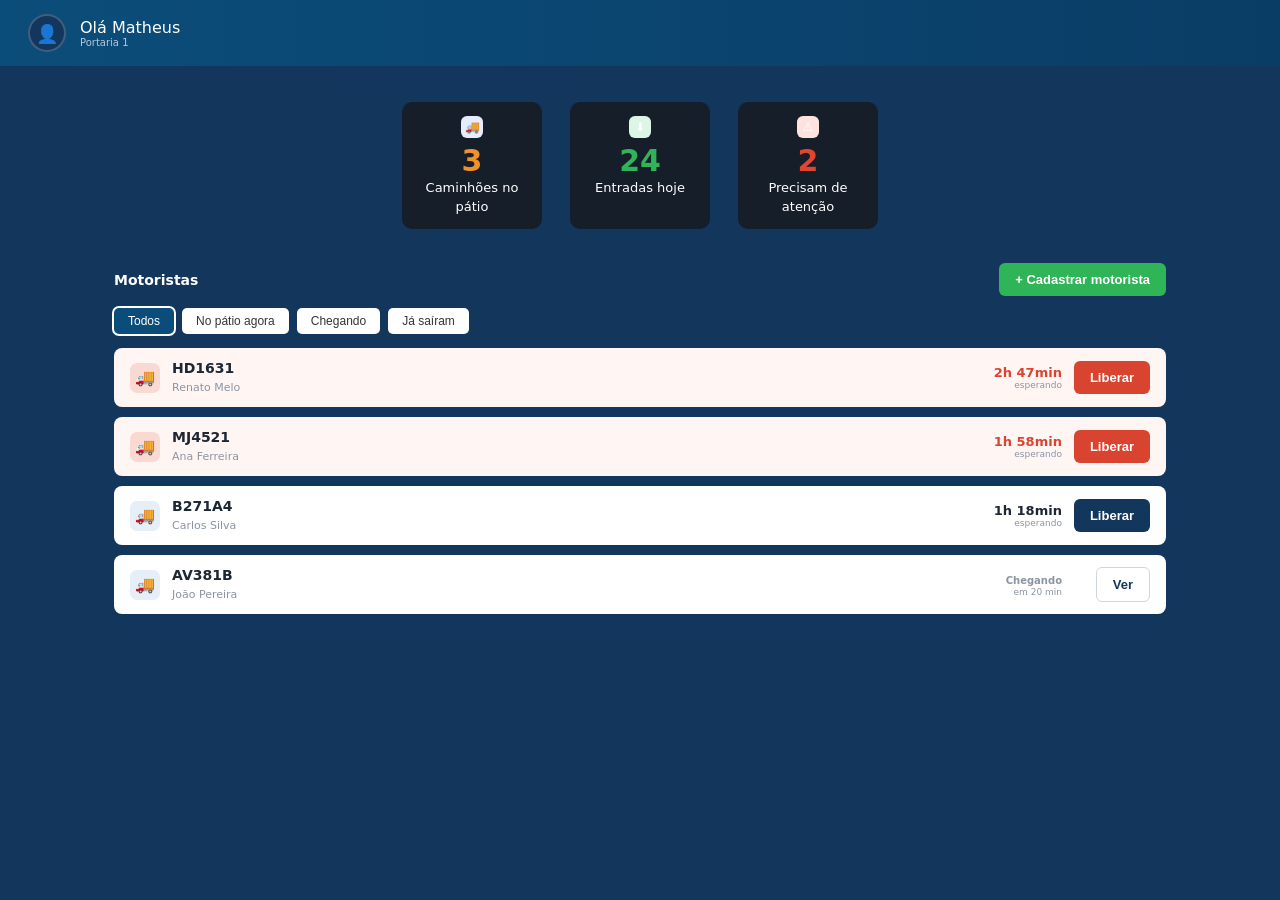
==== portaria/index.html @ 91a6deb7 "subindo a tela da portaria rapido pra termina na FACULL terminando na facul eu ja entrego peo leleo" ====
<!DOCTYPE html>
<html lang="pt-BR">
<head>
<meta charset="UTF-8">
<meta name="viewport" content="width=device-width, initial-scale=1">
<title>Portaria 1</title>
<link rel="stylesheet" href="css/base.css">
<link rel="stylesheet" href="css/dashboard.css">
<link rel="stylesheet" href="css/cadastro.css">
</head>
<body>

<header>
  <div class="avatar">👤</div>
  <div><strong>Olá Matheus</strong><small>Portaria 1</small></div>
  <div class="search hidden" id="search"><input type="text" id="busca" placeholder="Pesquisar cargas e motoristas..."></div>
</header>

<!-- TELA 1: DASHBOARD -->
<main id="viewDash">
  <section class="stats">
    <div class="stat"><div class="ic" style="background:#e3edff">🚚</div><b id="nPatio" style="color:var(--orange)">0</b><span>Caminhões no pátio</span></div>
    <div class="stat"><div class="ic" style="background:#dcf5e5">⬇</div><b id="nHoje" style="color:var(--green)">0</b><span>Entradas hoje</span></div>
    <div class="stat"><div class="ic" style="background:#fde2dd">⚠</div><b id="nAtencao" style="color:#e0452f">0</b><span>Precisam de atenção</span></div>
  </section>

  <div class="top">
    <h2>Motoristas</h2>
    <button class="btn btn-primary" id="btnCadastrar">+ Cadastrar motorista</button>
  </div>
  <div class="tabs" id="tabs">
    <button class="tab active" data-f="todos">Todos</button>
    <button class="tab" data-f="patio">No pátio agora</button>
    <button class="tab" data-f="chegando">Chegando</button>
    <button class="tab" data-f="saiu">Já saíram</button>
  </div>
  <div id="lista"></div>
</main>

<!-- TELA 2: CADASTRO -->
<main id="viewCadastro" class="hidden">
  <button class="back" id="btnVoltar">← Voltar ao painel</button>
  <div class="layout">
    <div>
      <div class="panel">
        <h3>👤 Dados do motorista</h3>
        <div class="grid">
          <div><label>Nome completo <i>*</i></label><input type="text" id="nome" placeholder="Ex.: Carlos Silva Santos"></div>
          <div><label>CPF <i>*</i></label><input type="text" id="cpf" maxlength="14" placeholder="000.000.000-00"></div>
          <div><label>CNH <i>*</i></label><input type="text" id="cnh" maxlength="11" placeholder="11 dígitos"></div>
          <div><label>Categoria</label>
            <select id="cat"><option>A</option><option>B</option><option>C</option><option>D</option><option selected>E</option></select></div>
          <div><label>Placa <i>*</i></label><input type="text" id="placa" maxlength="7" placeholder="ABC1D23"></div>
        </div>
      </div>
      <div class="panel">
        <h3>✓ Checklist de segurança</h3>
        <label class="check"><input type="checkbox" class="ck"><span class="box"></span><span><b>EPIs conferidos</b><small>Capacete, colete e botas de segurança</small></span></label>
        <label class="check"><input type="checkbox" class="ck"><span class="box"></span><span><b>Lacre da carga verificado</b><small>Número confere com a nota fiscal</small></span></label>
        <label class="check"><input type="checkbox" class="ck"><span class="box"></span><span><b>Vistoria do veículo realizada</b><small>Pneus, luzes e fitas inspecionados</small></span></label>
      </div>
    </div>
    <aside>
      <div class="panel sum">
        <h3>Resumo da carga</h3>
        <div class="l">Placa <b id="sPlaca">—</b></div>
        <div class="l">Doca <b>—</b></div>
        <div class="l">Tipo <b>—</b></div>
        <hr>
        <div class="l">Chegada <b id="sCheg">—</b></div>
        <div class="l">Liberação prevista <b id="sPrev">—</b></div>
      </div>
      <div class="panel sum">
        <button class="btn" id="btnLiberar" disabled>Liberar motorista</button>
        <p id="hint">Conclua o checklist para liberar a saída</p>
      </div>
    </aside>
  </div>
</main>

<!-- A ordem importa: scripts compartilham variáveis globais -->
<script src="js/state.js"></script>
<script src="js/dashboard.js"></script>
<script src="js/cadastro.js"></script>
<script src="js/main.js"></script>
</body>
</html>
---- portaria/css/base.css ----
/* Reset, variáveis, header e componentes comuns */
*{box-sizing:border-box;margin:0;padding:0}
:root{--bg:#12365c;--dark:#161e29;--navy:#12365c;--red:#d94430;--green:#2fb458;--orange:#f0922b;--muted:#8a94a3;--line:#e8ecf1}
body{font-family:Roboto,system-ui,Arial,sans-serif;background:var(--bg);color:#1c2733;min-height:100vh}
main{max-width:1100px;margin:0 auto;padding:36px 24px}
.hidden{display:none!important}

header{background:linear-gradient(90deg,#0b4d7a,#0a3d66);padding:14px 28px;display:flex;align-items:center;gap:14px;color:#fff}
.avatar{width:38px;height:38px;border-radius:50%;background:#12365c;display:grid;place-items:center;border:2px solid #ffffff33;font-size:18px}
header small{display:block;font-size:10px;opacity:.7}
header strong{font-weight:500}
.search{margin:0 auto;width:min(360px,50%)}
.search input{width:100%;border:0;border-radius:20px;padding:10px 16px;background:#dcebf7;font-size:13px;outline:none}

.btn{border:0;border-radius:6px;padding:9px 16px;font-size:13px;font-weight:600;cursor:pointer;transition:.15s}
.btn-primary{background:var(--green);color:#fff}.btn-primary:hover{background:#27a04d}
.btn-red{background:var(--red);color:#fff}
.btn-navy{background:var(--navy);color:#fff}
.btn-out{background:#fff;color:var(--navy);border:1px solid #cfd6df}

@media(max-width:760px){.search{display:none}}
---- portaria/css/dashboard.css ----
/* Tela 1: dashboard do porteiro */
.stats{display:flex;justify-content:center;gap:28px;flex-wrap:wrap;margin-bottom:34px}
.stat{background:var(--dark);color:#fff;border-radius:10px;width:140px;padding:14px;text-align:center}
.stat .ic{width:22px;height:22px;border-radius:6px;margin:0 auto 6px;display:grid;place-items:center;font-size:12px}
.stat b{display:block;font-size:30px;line-height:1.1}
.stat span{font-size:13px}

.top{display:flex;justify-content:space-between;align-items:center;margin-bottom:12px;color:#fff}
.top h2{font-size:14px;font-weight:600}

.tabs{display:flex;gap:8px;margin-bottom:14px;flex-wrap:wrap}
.tab{background:#fff;border:0;border-radius:5px;padding:6px 14px;font-size:12px;cursor:pointer;color:#333}
.tab.active{background:#0b4d7a;color:#fff;outline:2px solid #fff}

.row{background:#fff;border-radius:8px;padding:12px 16px;display:flex;align-items:center;gap:12px;margin-bottom:10px}
.row.alert{background:#fff6f4}
.row .ic{width:30px;height:30px;border-radius:7px;background:#e6eef8;display:grid;place-items:center}
.row.alert .ic{background:#fbd9d3}
.row .info b{display:block;font-size:14px}
.row .info span{font-size:11px;color:var(--muted)}
.row .time{margin-left:auto;text-align:right;font-size:13px;font-weight:700}
.row .time small{display:block;font-size:9px;font-weight:400;color:var(--muted)}
.row.alert .time{color:var(--red)}
.row .act{min-width:76px;text-align:right}
.empty{color:#cfe0f0;text-align:center;padding:30px;font-size:13px}
---- portaria/css/cadastro.css ----
/* Tela 2: cadastro do motorista */
.back{background:none;border:0;color:#cfe0f0;cursor:pointer;font-size:13px;margin-bottom:12px}
.layout{display:grid;grid-template-columns:1fr 200px;gap:16px;align-items:start}
.panel{background:#fff;border-radius:8px;padding:16px 18px;margin-bottom:14px}
.panel h3{font-size:10px;letter-spacing:.4px;text-transform:uppercase;color:#0b4d7a;margin-bottom:12px}
.grid{display:grid;grid-template-columns:1fr 1fr;gap:12px}

label{font-size:10px;color:#555;display:block;margin-bottom:4px}
label i{color:var(--red);font-style:normal}
input[type=text],select{width:100%;padding:9px 10px;font-size:12px;background:#f3f5f8;border:1px solid var(--line);border-radius:6px;outline:none}
input:focus,select:focus{border-color:#0b4d7a}
input.err{border-color:var(--red)}

.check{display:flex;gap:10px;padding:10px 0;border-bottom:1px solid var(--line);cursor:pointer}
.check:last-child{border:0}
.check input{display:none}
.box{width:15px;height:15px;border:1px solid #bbb;border-radius:3px;flex:none;margin-top:1px;display:grid;place-items:center;color:#fff;font-size:10px}
.check input:checked+.box{background:var(--green);border-color:var(--green)}
.check input:checked+.box::after{content:"✓"}
.check b{display:block;font-size:11px}
.check small{font-size:9px;color:var(--muted)}

.sum h3{color:#444}
.sum .l{display:flex;justify-content:space-between;font-size:10px;padding:4px 0;color:var(--muted)}
.sum .l b{color:#111}
.sum hr{border:0;border-top:1px solid var(--line);margin:6px 0}
.sum .btn{width:100%;background:#cfd5dd;color:#fff;cursor:not-allowed}
.sum .btn.on{background:var(--green);cursor:pointer}
.sum p{font-size:9px;color:var(--muted);text-align:center;margin-top:6px}

@media(max-width:760px){.layout,.grid{grid-template-columns:1fr}}
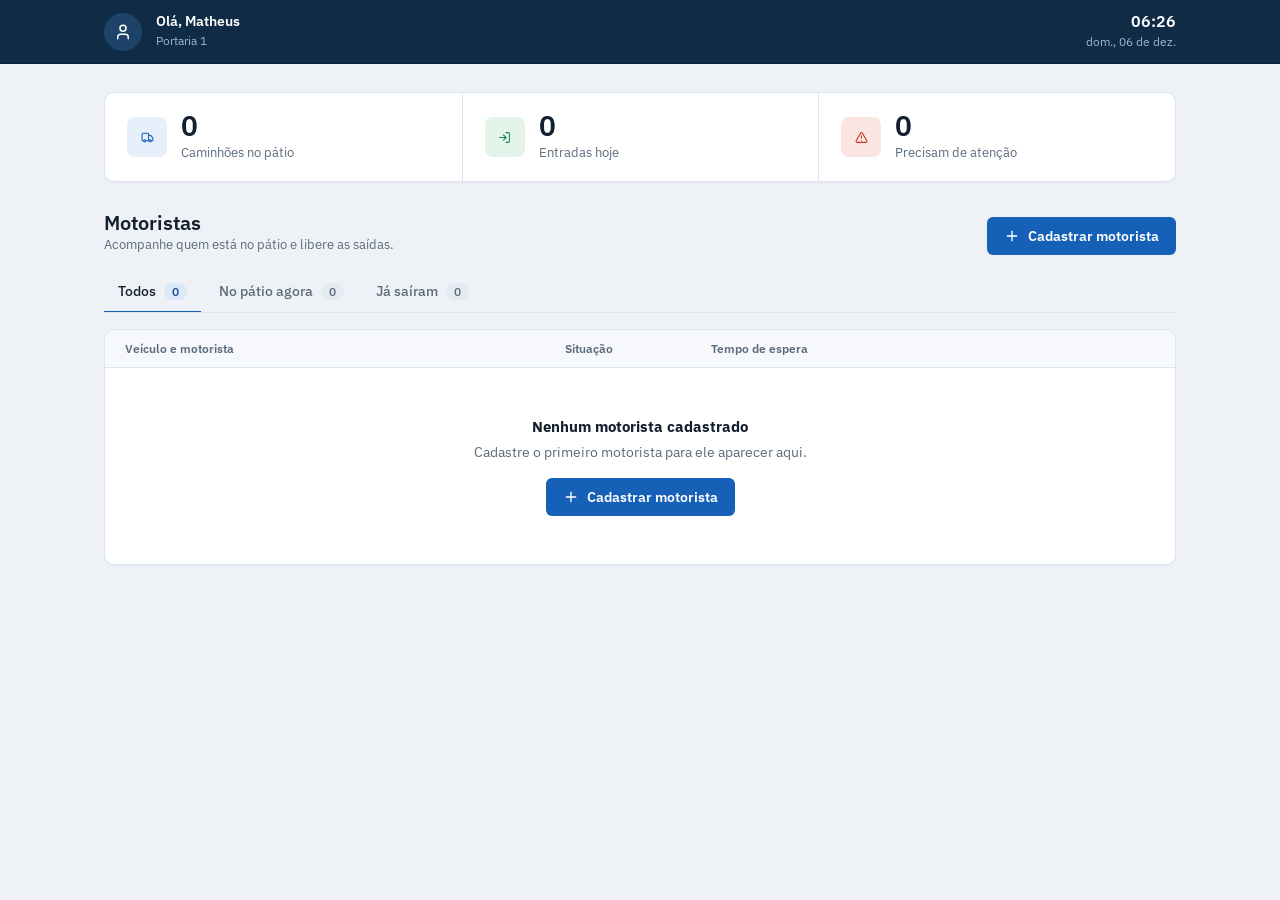
==== commit 8418a1b8: "Portaria certo só termina" ====
--- a/portaria/index.html
+++ b/portaria/index.html
@@ -4,84 +4,162 @@
 <meta charset="UTF-8">
 <meta name="viewport" content="width=device-width, initial-scale=1">
 <title>Portaria 1</title>
+<link rel="preconnect" href="https://fonts.googleapis.com">
+<link rel="preconnect" href="https://fonts.gstatic.com" crossorigin>
+<link href="https://fonts.googleapis.com/css2?family=IBM+Plex+Sans:wght@400;500;600&display=swap" rel="stylesheet">
 <link rel="stylesheet" href="css/base.css">
-<link rel="stylesheet" href="css/dashboard.css">
+<link rel="stylesheet" href="css/painel.css">
 <link rel="stylesheet" href="css/cadastro.css">
 </head>
 <body>
 
-<header>
-  <div class="avatar">👤</div>
-  <div><strong>Olá Matheus</strong><small>Portaria 1</small></div>
-  <div class="search hidden" id="search"><input type="text" id="busca" placeholder="Pesquisar cargas e motoristas..."></div>
+<!-- Ícones (sprite SVG) -->
+<svg width="0" height="0" style="position:absolute" aria-hidden="true">
+  <symbol id="i-caminhao" viewBox="0 0 24 24"><path d="M14 18V6a2 2 0 0 0-2-2H4a2 2 0 0 0-2 2v11a1 1 0 0 0 1 1h2"/><path d="M15 18H9"/><path d="M19 18h2a1 1 0 0 0 1-1v-3.65a1 1 0 0 0-.22-.62l-3.48-4.35A1 1 0 0 0 17.52 8H14"/><circle cx="17" cy="18" r="2"/><circle cx="7" cy="18" r="2"/></symbol>
+  <symbol id="i-usuario" viewBox="0 0 24 24"><path d="M19 21v-2a4 4 0 0 0-4-4H9a4 4 0 0 0-4 4v2"/><circle cx="12" cy="7" r="4"/></symbol>
+  <symbol id="i-busca" viewBox="0 0 24 24"><circle cx="11" cy="11" r="8"/><path d="m21 21-4.3-4.3"/></symbol>
+  <symbol id="i-alerta" viewBox="0 0 24 24"><path d="m21.73 18-8-14a2 2 0 0 0-3.48 0l-8 14A2 2 0 0 0 4 21h16a2 2 0 0 0 1.73-3"/><path d="M12 9v4"/><path d="M12 17h.01"/></symbol>
+  <symbol id="i-entrada" viewBox="0 0 24 24"><path d="M15 3h4a2 2 0 0 1 2 2v14a2 2 0 0 1-2 2h-4"/><path d="m10 17 5-5-5-5"/><path d="M15 12H3"/></symbol>
+  <symbol id="i-mais" viewBox="0 0 24 24"><path d="M5 12h14"/><path d="M12 5v14"/></symbol>
+  <symbol id="i-prancheta" viewBox="0 0 24 24"><rect width="8" height="4" x="8" y="2" rx="1"/><path d="M16 4h2a2 2 0 0 1 2 2v14a2 2 0 0 1-2 2H6a2 2 0 0 1-2-2V6a2 2 0 0 1 2-2h2"/><path d="m9 14 2 2 4-4"/></symbol>
+  <symbol id="i-voltar" viewBox="0 0 24 24"><path d="m12 19-7-7 7-7"/><path d="M19 12H5"/></symbol>
+</svg>
+
+<header class="cabecalho">
+  <div class="barra-topo">
+    <div class="avatar"><svg class="icone"><use href="#i-usuario"/></svg></div>
+    <div class="identidade"><strong>Olá, Matheus</strong><span>Portaria 1</span></div>
+    <div class="busca escondido" id="areaBusca">
+      <svg class="icone"><use href="#i-busca"/></svg>
+      <input type="text" id="busca" placeholder="Pesquisar por placa ou motorista" aria-label="Pesquisar por placa ou motorista">
+    </div>
+    <div class="relogio"><strong id="relogioHora">--:--</strong><span id="relogioData"></span></div>
+  </div>
 </header>
 
-<!-- TELA 1: DASHBOARD -->
-<main id="viewDash">
-  <section class="stats">
-    <div class="stat"><div class="ic" style="background:#e3edff">🚚</div><b id="nPatio" style="color:var(--orange)">0</b><span>Caminhões no pátio</span></div>
-    <div class="stat"><div class="ic" style="background:#dcf5e5">⬇</div><b id="nHoje" style="color:var(--green)">0</b><span>Entradas hoje</span></div>
-    <div class="stat"><div class="ic" style="background:#fde2dd">⚠</div><b id="nAtencao" style="color:#e0452f">0</b><span>Precisam de atenção</span></div>
+<!-- TELA 1: PAINEL -->
+<main id="telaPainel">
+  <section class="resumo" aria-label="Resumo do pátio">
+    <div class="indicador">
+      <span class="icone-caixa azul"><svg class="icone"><use href="#i-caminhao"/></svg></span>
+      <div><b id="qtdPatio">0</b><span>Caminhões no pátio</span></div>
+    </div>
+    <div class="indicador">
+      <span class="icone-caixa verde"><svg class="icone"><use href="#i-entrada"/></svg></span>
+      <div><b id="qtdHoje">0</b><span>Entradas hoje</span></div>
+    </div>
+    <div class="indicador" id="indicadorAtencao">
+      <span class="icone-caixa vermelho"><svg class="icone"><use href="#i-alerta"/></svg></span>
+      <div><b id="qtdAtencao">0</b><span>Precisam de atenção</span></div>
+    </div>
   </section>
 
-  <div class="top">
-    <h2>Motoristas</h2>
-    <button class="btn btn-primary" id="btnCadastrar">+ Cadastrar motorista</button>
+  <div class="cabecalho-pagina">
+    <div>
+      <h1>Motoristas</h1>
+      <p>Acompanhe quem está no pátio e libere as saídas.</p>
+    </div>
+    <button class="botao botao-primario" id="btnCadastrar">
+      <svg class="icone"><use href="#i-mais"/></svg>Cadastrar motorista
+    </button>
   </div>
-  <div class="tabs" id="tabs">
-    <button class="tab active" data-f="todos">Todos</button>
-    <button class="tab" data-f="patio">No pátio agora</button>
-    <button class="tab" data-f="chegando">Chegando</button>
-    <button class="tab" data-f="saiu">Já saíram</button>
+
+  <div class="abas" id="abas" role="tablist">
+    <button class="aba ativa" data-filtro="todos" role="tab">Todos<span class="contagem" id="contTodos">0</span></button>
+    <button class="aba" data-filtro="patio" role="tab">No pátio agora<span class="contagem" id="contPatio">0</span></button>
+    <button class="aba" data-filtro="saiu" role="tab">Já saíram<span class="contagem" id="contSaiu">0</span></button>
   </div>
-  <div id="lista"></div>
+
+  <div class="fila">
+    <div class="fila-cab"><span>Veículo e motorista</span><span>Situação</span><span>Tempo de espera</span><span></span></div>
+    <div id="listaMotoristas"></div>
+  </div>
 </main>
 
 <!-- TELA 2: CADASTRO -->
-<main id="viewCadastro" class="hidden">
-  <button class="back" id="btnVoltar">← Voltar ao painel</button>
+<main id="telaCadastro" class="escondido">
+  <div class="cabecalho-pagina">
+    <div>
+      <h1>Cadastrar motorista</h1>
+      <p>Preencha os dados e conclua o checklist para liberar a entrada.</p>
+    </div>
+    <button class="botao botao-contorno" id="btnVoltar">
+      <svg class="icone"><use href="#i-voltar"/></svg>Voltar ao painel
+    </button>
+  </div>
+
   <div class="layout">
     <div>
-      <div class="panel">
-        <h3>👤 Dados do motorista</h3>
-        <div class="grid">
-          <div><label>Nome completo <i>*</i></label><input type="text" id="nome" placeholder="Ex.: Carlos Silva Santos"></div>
-          <div><label>CPF <i>*</i></label><input type="text" id="cpf" maxlength="14" placeholder="000.000.000-00"></div>
-          <div><label>CNH <i>*</i></label><input type="text" id="cnh" maxlength="11" placeholder="11 dígitos"></div>
-          <div><label>Categoria</label>
-            <select id="cat"><option>A</option><option>B</option><option>C</option><option>D</option><option selected>E</option></select></div>
-          <div><label>Placa <i>*</i></label><input type="text" id="placa" maxlength="7" placeholder="ABC1D23"></div>
+      <section class="painel">
+        <div class="painel-cab"><svg class="icone"><use href="#i-usuario"/></svg>Dados do motorista</div>
+        <div class="painel-corpo grade">
+          <div class="campo" id="campo-nome">
+            <label for="nome">Nome completo <i>*</i></label>
+            <input type="text" id="nome" autocomplete="off" placeholder="Ex.: Carlos Silva Santos">
+            <span class="erro" id="erro-nome"></span>
+          </div>
+          <div class="campo" id="campo-cpf">
+            <label for="cpf">CPF <i>*</i></label>
+            <input type="text" id="cpf" inputmode="numeric" maxlength="14" placeholder="000.000.000-00">
+            <span class="erro" id="erro-cpf"></span>
+          </div>
+          <div class="campo" id="campo-cnh">
+            <label for="cnh">CNH <i>*</i></label>
+            <input type="text" id="cnh" inputmode="numeric" maxlength="11" placeholder="11 dígitos">
+            <span class="erro" id="erro-cnh"></span>
+          </div>
+          <div class="campo">
+            <label for="categoria">Categoria</label>
+            <select id="categoria"><option>A</option><option>B</option><option>C</option><option>D</option><option selected>E</option></select>
+          </div>
+          <div class="campo" id="campo-placa">
+            <label for="placa">Placa do veículo <i>*</i></label>
+            <input type="text" id="placa" autocomplete="off" maxlength="7" placeholder="ABC1D23">
+            <span class="erro" id="erro-placa"></span>
+          </div>
         </div>
-      </div>
-      <div class="panel">
-        <h3>✓ Checklist de segurança</h3>
-        <label class="check"><input type="checkbox" class="ck"><span class="box"></span><span><b>EPIs conferidos</b><small>Capacete, colete e botas de segurança</small></span></label>
-        <label class="check"><input type="checkbox" class="ck"><span class="box"></span><span><b>Lacre da carga verificado</b><small>Número confere com a nota fiscal</small></span></label>
-        <label class="check"><input type="checkbox" class="ck"><span class="box"></span><span><b>Vistoria do veículo realizada</b><small>Pneus, luzes e fitas inspecionados</small></span></label>
-      </div>
+      </section>
+
+      <section class="painel">
+        <div class="painel-cab"><svg class="icone"><use href="#i-prancheta"/></svg>Checklist de segurança<span class="contador" id="contChecklist">0 de 3</span></div>
+        <div class="painel-corpo sem-padding">
+          <label class="item-checklist"><input type="checkbox" class="marcador"><span class="caixa"></span><span><b>EPIs conferidos</b><small>Capacete, colete e botas de segurança</small></span></label>
+          <label class="item-checklist"><input type="checkbox" class="marcador"><span class="caixa"></span><span><b>Lacre da carga verificado</b><small>Número confere com a nota fiscal</small></span></label>
+          <label class="item-checklist"><input type="checkbox" class="marcador"><span class="caixa"></span><span><b>Vistoria do veículo realizada</b><small>Pneus, luzes e fitas inspecionados</small></span></label>
+        </div>
+      </section>
     </div>
-    <aside>
-      <div class="panel sum">
-        <h3>Resumo da carga</h3>
-        <div class="l">Placa <b id="sPlaca">—</b></div>
-        <div class="l">Doca <b>—</b></div>
-        <div class="l">Tipo <b>—</b></div>
-        <hr>
-        <div class="l">Chegada <b id="sCheg">—</b></div>
-        <div class="l">Liberação prevista <b id="sPrev">—</b></div>
-      </div>
-      <div class="panel sum">
-        <button class="btn" id="btnLiberar" disabled>Liberar motorista</button>
-        <p id="hint">Conclua o checklist para liberar a saída</p>
-      </div>
+
+    <aside class="lateral">
+      <section class="painel">
+        <div class="painel-cab">Resumo da entrada</div>
+        <dl class="resumo-lista">
+          <div><dt>Placa</dt><dd id="resPlaca">—</dd></div>
+          <div><dt>Motorista</dt><dd id="resNome">—</dd></div>
+          <div><dt>Categoria</dt><dd id="resCategoria">E</dd></div>
+          <div><dt>Chegada</dt><dd id="resChegada">—</dd></div>
+        </dl>
+      </section>
+      <section class="painel painel-acao">
+        <button class="botao botao-ok botao-bloco" id="btnLiberar" disabled>Liberar motorista</button>
+        <p id="dicaLiberar">Conclua o checklist para liberar a entrada</p>
+      </section>
     </aside>
   </div>
 </main>
 
-<!-- A ordem importa: scripts compartilham variáveis globais -->
-<script src="js/state.js"></script>
-<script src="js/dashboard.js"></script>
+<dialog id="dialogoDetalhes">
+  <h2 id="detalhesTitulo"></h2>
+  <dl class="resumo-lista" id="detalhesLista"></dl>
+  <form method="dialog"><button class="botao botao-contorno">Fechar</button></form>
+</dialog>
+
+<div class="aviso" id="aviso" role="status" aria-live="polite"></div>
+
+<!-- A ordem importa: os scripts compartilham variáveis globais -->
+<script src="js/estado.js"></script>
+<script src="js/painel.js"></script>
 <script src="js/cadastro.js"></script>
-<script src="js/main.js"></script>
+<script src="js/principal.js"></script>
 </body>
 </html>
--- a/portaria/css/base.css
+++ b/portaria/css/base.css
@@ -1,21 +1,53 @@
-/* Reset, variáveis, header e componentes comuns */
+/* Base: variáveis, tipografia, cabeçalho, botões e aviso */
+:root{
+  --marinho:#0f2b46; --tinta:#14202e; --suave:#5b6b7c; --linha:#dde4ec; --fundo:#eef2f6;
+  --azul:#1760b8; --azul-escuro:#114a91; --vermelho:#c8321f; --vermelho-fundo:#fdf1ef;
+  --ambar:#d99a1e; --verde:#198754;
+  --sombra:0 1px 2px rgba(15,43,70,.06);
+  --foco:0 0 0 3px rgba(23,96,184,.28);
+}
 *{box-sizing:border-box;margin:0;padding:0}
-:root{--bg:#12365c;--dark:#161e29;--navy:#12365c;--red:#d94430;--green:#2fb458;--orange:#f0922b;--muted:#8a94a3;--line:#e8ecf1}
-body{font-family:Roboto,system-ui,Arial,sans-serif;background:var(--bg);color:#1c2733;min-height:100vh}
-main{max-width:1100px;margin:0 auto;padding:36px 24px}
-.hidden{display:none!important}
+body{font:14px/1.45 "IBM Plex Sans",system-ui,-apple-system,"Segoe UI",Roboto,sans-serif;background:var(--fundo);color:var(--tinta);min-height:100vh;font-variant-numeric:tabular-nums}
+main{max-width:1120px;margin:0 auto;padding:28px 24px 56px}
+h1{font-size:20px;font-weight:600;line-height:1.3}
+.escondido{display:none!important}
+:focus-visible{outline:none;box-shadow:var(--foco)}
+.icone{width:1em;height:1em;flex:none;stroke:currentColor;fill:none;stroke-width:2;stroke-linecap:round;stroke-linejoin:round}
 
-header{background:linear-gradient(90deg,#0b4d7a,#0a3d66);padding:14px 28px;display:flex;align-items:center;gap:14px;color:#fff}
-.avatar{width:38px;height:38px;border-radius:50%;background:#12365c;display:grid;place-items:center;border:2px solid #ffffff33;font-size:18px}
-header small{display:block;font-size:10px;opacity:.7}
-header strong{font-weight:500}
-.search{margin:0 auto;width:min(360px,50%)}
-.search input{width:100%;border:0;border-radius:20px;padding:10px 16px;background:#dcebf7;font-size:13px;outline:none}
+/* Cabeçalho */
+.cabecalho{background:var(--marinho);color:#fff;border-bottom:1px solid #0a2036}
+.barra-topo{max-width:1120px;margin:0 auto;padding:12px 24px;display:flex;align-items:center;gap:14px}
+.avatar{width:38px;height:38px;border-radius:50%;background:#1d4468;display:grid;place-items:center;font-size:18px}
+.identidade strong{display:block;font-weight:600;line-height:1.2}
+.identidade span{font-size:12px;color:#9fb6cc}
+.busca{flex:1;max-width:420px;margin:0 auto;position:relative}
+.busca .icone{position:absolute;left:12px;top:50%;transform:translateY(-50%);color:#6b7f93}
+.busca input{width:100%;height:38px;padding:0 14px 0 36px;border:0;border-radius:6px;background:#fff;font:inherit;color:var(--tinta)}
+.relogio{margin-left:auto;text-align:right}
+.relogio strong{display:block;font-size:16px;font-weight:600;line-height:1.2}
+.relogio span{font-size:12px;color:#9fb6cc}
 
-.btn{border:0;border-radius:6px;padding:9px 16px;font-size:13px;font-weight:600;cursor:pointer;transition:.15s}
-.btn-primary{background:var(--green);color:#fff}.btn-primary:hover{background:#27a04d}
-.btn-red{background:var(--red);color:#fff}
-.btn-navy{background:var(--navy);color:#fff}
-.btn-out{background:#fff;color:var(--navy);border:1px solid #cfd6df}
+/* Botões */
+.botao{display:inline-flex;align-items:center;justify-content:center;gap:8px;height:38px;padding:0 16px;border:1px solid transparent;border-radius:6px;font:inherit;font-weight:600;cursor:pointer;transition:background .15s,border-color .15s}
+.botao .icone{font-size:16px}
+.botao-primario{background:var(--azul);color:#fff}.botao-primario:hover{background:var(--azul-escuro)}
+.botao-marinho{background:var(--marinho);color:#fff}.botao-marinho:hover{background:#1a3d5f}
+.botao-perigo{background:var(--vermelho);color:#fff}.botao-perigo:hover{background:#a82919}
+.botao-ok{background:var(--verde);color:#fff}.botao-ok:hover{background:#146c43}
+.botao-contorno{background:#fff;color:var(--tinta);border-color:#c5cfdb}.botao-contorno:hover{border-color:#8fa1b5}
+.botao-pequeno{height:32px;padding:0 14px;font-size:13px}
+.botao-bloco{width:100%;height:44px}
+.botao:disabled{background:#d5dde6;color:#7a8a9c;border-color:transparent;cursor:not-allowed}
 
-@media(max-width:760px){.search{display:none}}
+/* Aviso (toast) */
+.aviso{position:fixed;left:50%;bottom:28px;transform:translate(-50%,16px);background:var(--marinho);color:#fff;padding:11px 18px;border-radius:8px;font-weight:500;opacity:0;pointer-events:none;transition:opacity .2s,transform .2s;z-index:10}
+.aviso.visivel{opacity:1;transform:translate(-50%,0)}
+
+/* Janela de detalhes */
+dialog{margin:auto;border:0;border-radius:12px;padding:24px;width:min(380px,92vw);box-shadow:0 20px 50px rgba(15,43,70,.35)}
+dialog::backdrop{background:rgba(15,43,70,.5)}
+dialog h2{font-size:16px;margin-bottom:12px}
+dialog form{margin-top:16px;text-align:right}
+
+@media(max-width:760px){.busca{display:none}main{padding:20px 16px 48px}}
+@media(prefers-reduced-motion:reduce){*{transition:none!important}}
--- a/portaria/css/painel.css
+++ b/portaria/css/painel.css
@@ -0,0 +1,64 @@
+/* Tela 1: painel do porteiro */
+.resumo{display:grid;grid-template-columns:repeat(3,1fr);background:#fff;border:1px solid var(--linha);border-radius:10px;box-shadow:var(--sombra);margin-bottom:28px}
+.indicador{display:flex;align-items:center;gap:14px;padding:18px 22px}
+.indicador+.indicador{border-left:1px solid var(--linha)}
+.indicador b{display:block;font-size:28px;font-weight:600;line-height:1.1}
+.indicador span{font-size:13px;color:var(--suave)}
+.indicador.alerta b{color:var(--vermelho)}
+.icone-caixa{width:40px;height:40px;border-radius:8px;display:grid;place-items:center;font-size:20px}
+.icone-caixa.azul{background:#e6f0fb;color:var(--azul)}
+.icone-caixa.verde{background:#e3f4ea;color:var(--verde)}
+.icone-caixa.vermelho{background:#fbe5e1;color:var(--vermelho)}
+
+.cabecalho-pagina{display:flex;align-items:flex-end;justify-content:space-between;gap:16px;margin-bottom:16px}
+.cabecalho-pagina p{color:var(--suave);font-size:13px}
+
+.abas{display:flex;gap:4px;border-bottom:1px solid var(--linha);margin-bottom:16px;overflow-x:auto}
+.aba{background:none;border:0;border-bottom:2px solid transparent;margin-bottom:-1px;padding:10px 14px;font:inherit;font-weight:500;color:var(--suave);cursor:pointer;white-space:nowrap}
+.aba:hover{color:var(--tinta)}
+.aba.ativa{color:var(--tinta);border-bottom-color:var(--azul)}
+.contagem{margin-left:8px;padding:1px 8px;border-radius:999px;background:#e4eaf1;font-size:12px}
+.aba.ativa .contagem{background:#dbe8f7;color:var(--azul-escuro)}
+
+.fila{background:#fff;border:1px solid var(--linha);border-radius:10px;box-shadow:var(--sombra);overflow:hidden}
+.fila-cab,.fila-linha{display:grid;grid-template-columns:minmax(0,2fr) 130px minmax(0,1.5fr) 110px;align-items:center;gap:16px;padding:0 20px}
+.fila-cab{height:38px;background:#f6f8fb;border-bottom:1px solid var(--linha);font-size:12px;font-weight:600;color:var(--suave)}
+.fila-linha{position:relative;min-height:66px;border-bottom:1px solid var(--linha)}
+.fila-linha:last-child{border-bottom:0}
+.fila-linha.critico{background:var(--vermelho-fundo)}
+.fila-linha.critico::before{content:"";position:absolute;left:0;top:0;bottom:0;width:3px;background:var(--vermelho)}
+
+.veiculo{display:flex;align-items:center;gap:12px;min-width:0;background:none;border:0;font:inherit;color:inherit;text-align:left;cursor:pointer;padding:8px 0}
+.veiculo .icone-caixa{width:36px;height:36px;font-size:18px;background:#eaf1f9;color:var(--azul)}
+.critico .veiculo .icone-caixa{background:#fbdcd7;color:var(--vermelho)}
+.veiculo b{display:block;font-size:15px;font-weight:600;letter-spacing:.04em}
+.veiculo:hover b{color:var(--azul)}
+.veiculo span.nome{display:block;font-size:13px;color:var(--suave);overflow:hidden;text-overflow:ellipsis;white-space:nowrap}
+
+.etiqueta{display:inline-flex;align-items:center;gap:6px;padding:3px 10px;border-radius:999px;font-size:12px;font-weight:600}
+.etiqueta::before{content:"";width:6px;height:6px;border-radius:50%;background:currentColor}
+.etiqueta.patio{background:#e6f0fb;color:#0b4f9c}
+.etiqueta.critico{background:#fbdcd7;color:#a82919}
+.etiqueta.saiu{background:#eef1f4;color:var(--suave)}
+
+.espera strong{display:block;font-size:14px;font-weight:600}
+.espera small{font-size:12px;color:var(--suave)}
+.critico .espera strong{color:var(--vermelho)}
+.trilho{height:4px;max-width:180px;margin-top:6px;border-radius:2px;background:#e4eaf1;overflow:hidden}
+.preenchimento{height:100%;border-radius:2px;background:#7a8da3}
+.preenchimento.medio{background:var(--ambar)}
+.preenchimento.alto{background:var(--vermelho)}
+.acao{text-align:right}
+
+.vazio{padding:48px 24px;text-align:center;color:var(--suave)}
+.vazio b{display:block;color:var(--tinta);font-size:15px;margin-bottom:4px}
+.vazio .botao{margin-top:16px}
+
+@media(max-width:760px){
+  .resumo{grid-template-columns:1fr}
+  .indicador+.indicador{border-left:0;border-top:1px solid var(--linha)}
+  .cabecalho-pagina{flex-direction:column;align-items:stretch}
+  .fila-cab{display:none}
+  .fila-linha{grid-template-columns:1fr auto;gap:8px 12px;padding:14px 16px}
+  .fila-linha .acao{grid-column:2;grid-row:1 / span 3}
+}
--- a/portaria/css/cadastro.css
+++ b/portaria/css/cadastro.css
@@ -1,31 +1,41 @@
 /* Tela 2: cadastro do motorista */
-.back{background:none;border:0;color:#cfe0f0;cursor:pointer;font-size:13px;margin-bottom:12px}
-.layout{display:grid;grid-template-columns:1fr 200px;gap:16px;align-items:start}
-.panel{background:#fff;border-radius:8px;padding:16px 18px;margin-bottom:14px}
-.panel h3{font-size:10px;letter-spacing:.4px;text-transform:uppercase;color:#0b4d7a;margin-bottom:12px}
-.grid{display:grid;grid-template-columns:1fr 1fr;gap:12px}
+.layout{display:grid;grid-template-columns:minmax(0,1fr) 300px;gap:20px;align-items:start}
+.lateral{position:sticky;top:20px}
+.painel{background:#fff;border:1px solid var(--linha);border-radius:10px;box-shadow:var(--sombra);margin-bottom:20px}
+.painel-cab{display:flex;align-items:center;gap:10px;padding:14px 20px;border-bottom:1px solid var(--linha);font-weight:600}
+.painel-cab .icone{font-size:18px;color:var(--azul)}
+.contador{margin-left:auto;font-size:12px;font-weight:500;color:var(--suave)}
+.painel-corpo{padding:20px}
+.painel-corpo.sem-padding{padding:6px 0}
+.grade{display:grid;grid-template-columns:1fr 1fr;gap:18px 20px}
 
-label{font-size:10px;color:#555;display:block;margin-bottom:4px}
-label i{color:var(--red);font-style:normal}
-input[type=text],select{width:100%;padding:9px 10px;font-size:12px;background:#f3f5f8;border:1px solid var(--line);border-radius:6px;outline:none}
-input:focus,select:focus{border-color:#0b4d7a}
-input.err{border-color:var(--red)}
+.campo label{display:block;font-size:13px;font-weight:500;margin-bottom:6px}
+.campo label i{color:var(--vermelho);font-style:normal}
+.campo input,.campo select{width:100%;height:40px;padding:0 12px;font:inherit;color:var(--tinta);background:#fff;border:1px solid #c5cfdb;border-radius:6px}
+.campo input::placeholder{color:#8d9aab}
+.campo input:hover,.campo select:hover{border-color:#9fb0c3}
+.campo input:focus,.campo select:focus{outline:none;border-color:var(--azul);box-shadow:var(--foco)}
+.campo.invalido input{border-color:var(--vermelho)}
+.erro{display:block;margin-top:4px;font-size:12px;color:var(--vermelho)}
+.erro:empty{display:none}
 
-.check{display:flex;gap:10px;padding:10px 0;border-bottom:1px solid var(--line);cursor:pointer}
-.check:last-child{border:0}
-.check input{display:none}
-.box{width:15px;height:15px;border:1px solid #bbb;border-radius:3px;flex:none;margin-top:1px;display:grid;place-items:center;color:#fff;font-size:10px}
-.check input:checked+.box{background:var(--green);border-color:var(--green)}
-.check input:checked+.box::after{content:"✓"}
-.check b{display:block;font-size:11px}
-.check small{font-size:9px;color:var(--muted)}
+.item-checklist{display:flex;gap:12px;padding:14px 20px;border-bottom:1px solid var(--linha);cursor:pointer}
+.item-checklist:last-child{border-bottom:0}
+.item-checklist:hover{background:#f6f8fb}
+.marcador{position:absolute;opacity:0;pointer-events:none}
+.caixa{width:18px;height:18px;margin-top:1px;border:1.5px solid #9fb0c3;border-radius:4px;flex:none;display:grid;place-items:center;color:#fff;font-size:12px;background:#fff}
+.marcador:checked+.caixa{background:var(--verde);border-color:var(--verde)}
+.marcador:checked+.caixa::after{content:"✓"}
+.marcador:focus-visible+.caixa{box-shadow:var(--foco)}
+.item-checklist b{display:block;font-weight:500}
+.item-checklist small{font-size:12px;color:var(--suave)}
 
-.sum h3{color:#444}
-.sum .l{display:flex;justify-content:space-between;font-size:10px;padding:4px 0;color:var(--muted)}
-.sum .l b{color:#111}
-.sum hr{border:0;border-top:1px solid var(--line);margin:6px 0}
-.sum .btn{width:100%;background:#cfd5dd;color:#fff;cursor:not-allowed}
-.sum .btn.on{background:var(--green);cursor:pointer}
-.sum p{font-size:9px;color:var(--muted);text-align:center;margin-top:6px}
+.resumo-lista{padding:6px 20px}
+.resumo-lista div{display:flex;justify-content:space-between;gap:12px;padding:9px 0;border-bottom:1px solid var(--linha)}
+.resumo-lista div:last-child{border-bottom:0}
+.resumo-lista dt{color:var(--suave);font-size:13px}
+.resumo-lista dd{font-weight:600;text-align:right;overflow-wrap:anywhere}
+.painel-acao{padding:16px}
+.painel-acao p{margin-top:8px;font-size:12px;color:var(--suave);text-align:center}
 
-@media(max-width:760px){.layout,.grid{grid-template-columns:1fr}}
+@media(max-width:860px){.layout,.grade{grid-template-columns:1fr}.lateral{position:static}}
